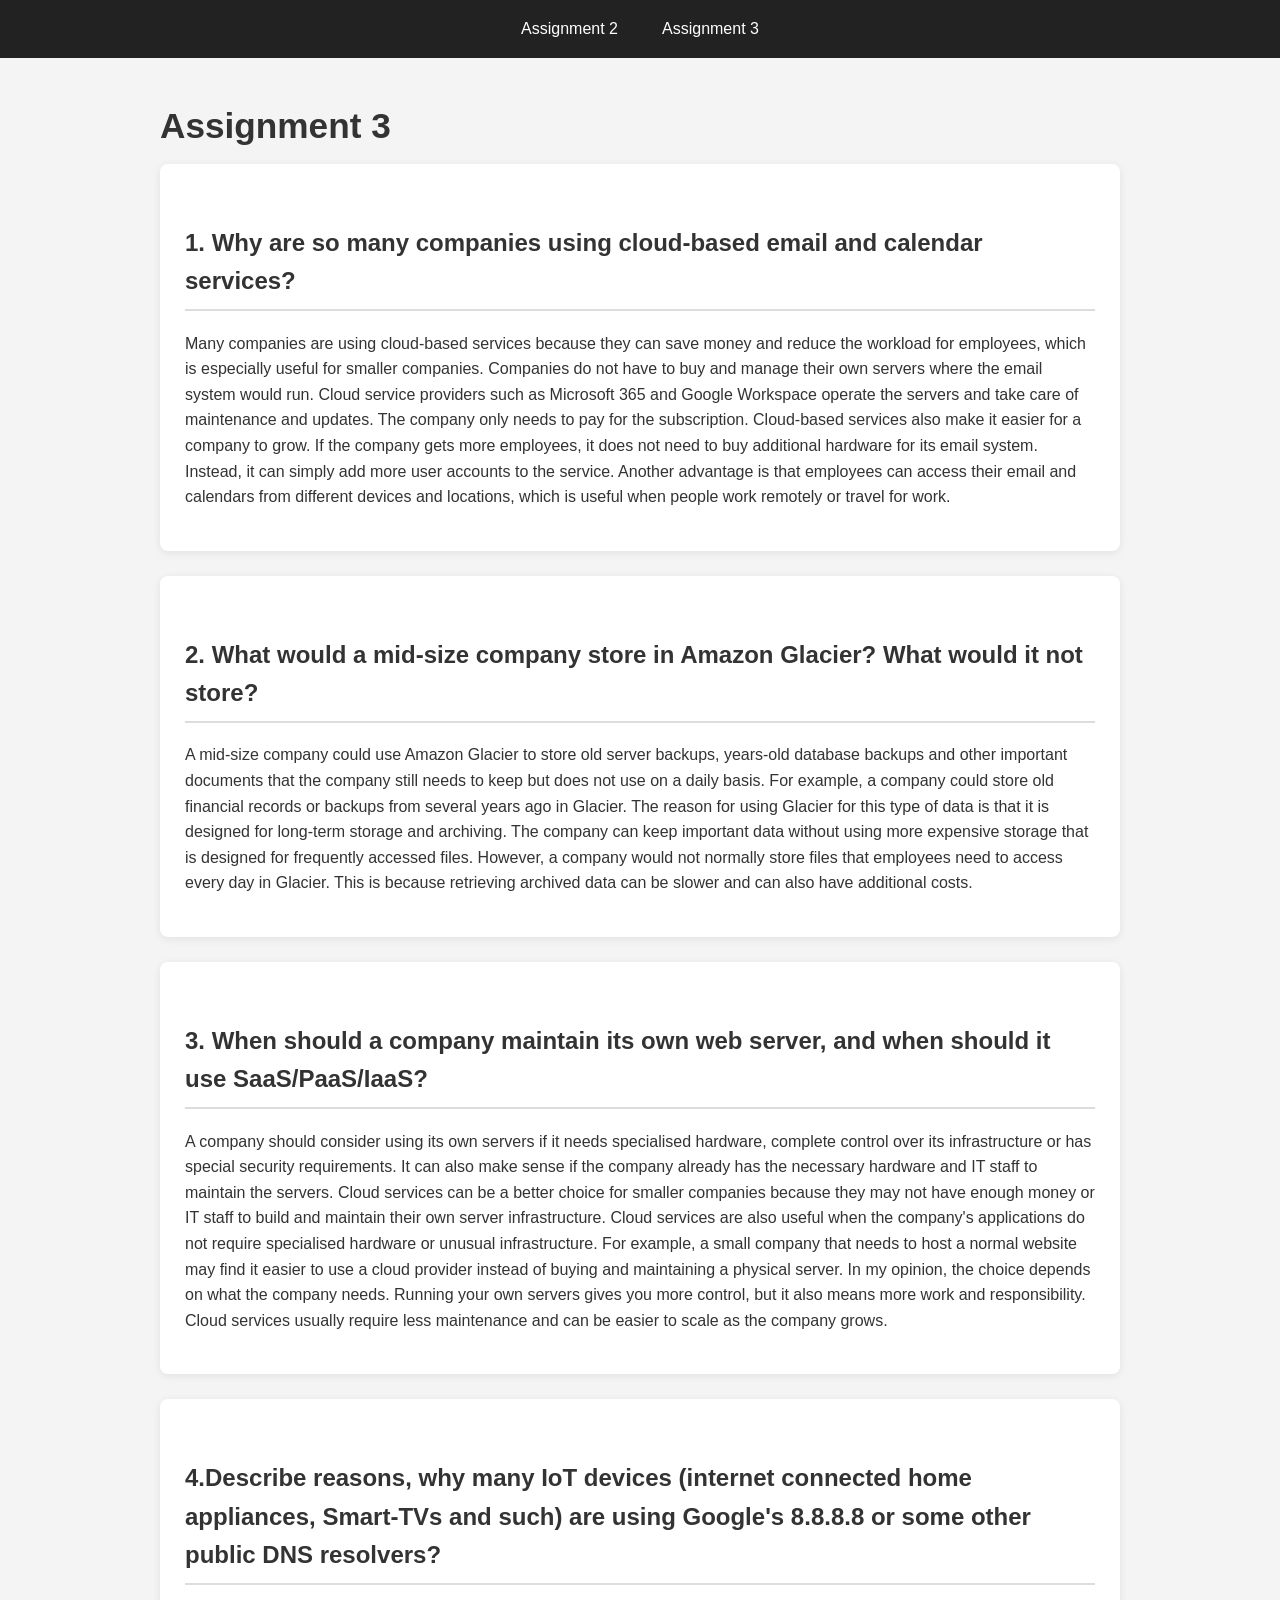
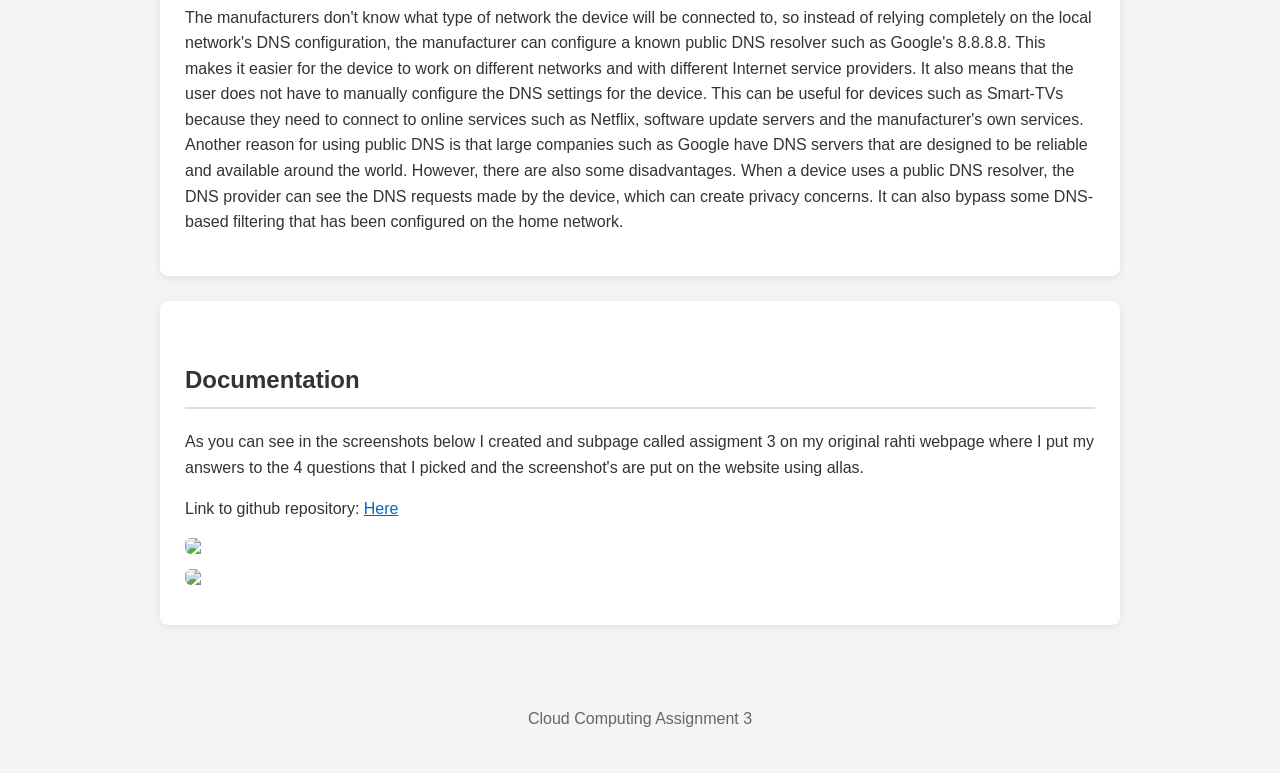
==== assignments/assignment3.html @ 7daa1166 "Fix Docker web root" ====
<!doctype html>
<html lang="en">
  <head>
    <meta charset="UTF-8" />
    <meta name="viewport" content="width=device-width, initial-scale=1.0" />

    <link rel="stylesheet" href="../style.css" />

    <title>Assignment 3</title>
  </head>

  <body>
    <!-- Navigation -->
    <nav>
      <a href="../index.html">Assignment 2</a>
      <a href="assignment3.html">Assignment 3</a>
    </nav>

    <!-- Main content -->
    <main>
      <h1>Assignment 3</h1>

      <section>
        <h2>
          1. Why are so many companies using cloud-based email and calendar
          services?
        </h2>

        <p>
          Many companies are using cloud-based services because they can save
          money and reduce the workload for employees, which is especially
          useful for smaller companies. Companies do not have to buy and manage
          their own servers where the email system would run. Cloud service
          providers such as Microsoft 365 and Google Workspace operate the
          servers and take care of maintenance and updates. The company only
          needs to pay for the subscription. Cloud-based services also make it
          easier for a company to grow. If the company gets more employees, it
          does not need to buy additional hardware for its email system.
          Instead, it can simply add more user accounts to the service. Another
          advantage is that employees can access their email and calendars from
          different devices and locations, which is useful when people work
          remotely or travel for work.
        </p>
      </section>

      <section>
        <h2>
          2. What would a mid-size company store in Amazon Glacier? What would
          it not store?
        </h2>

        <p>
          A mid-size company could use Amazon Glacier to store old server
          backups, years-old database backups and other important documents that
          the company still needs to keep but does not use on a daily basis. For
          example, a company could store old financial records or backups from
          several years ago in Glacier. The reason for using Glacier for this
          type of data is that it is designed for long-term storage and
          archiving. The company can keep important data without using more
          expensive storage that is designed for frequently accessed files.
          However, a company would not normally store files that employees need
          to access every day in Glacier. This is because retrieving archived
          data can be slower and can also have additional costs.
        </p>
      </section>

      <section>
        <h2>
          3. When should a company maintain its own web server, and when should
          it use SaaS/PaaS/IaaS?
        </h2>

        <p>
          A company should consider using its own servers if it needs
          specialised hardware, complete control over its infrastructure or has
          special security requirements. It can also make sense if the company
          already has the necessary hardware and IT staff to maintain the
          servers. Cloud services can be a better choice for smaller companies
          because they may not have enough money or IT staff to build and
          maintain their own server infrastructure. Cloud services are also
          useful when the company's applications do not require specialised
          hardware or unusual infrastructure. For example, a small company that
          needs to host a normal website may find it easier to use a cloud
          provider instead of buying and maintaining a physical server. In my
          opinion, the choice depends on what the company needs. Running your
          own servers gives you more control, but it also means more work and
          responsibility. Cloud services usually require less maintenance and
          can be easier to scale as the company grows.
        </p>
      </section>

      <!-- Question 4 -->
      <section>
        <h2>
          4.Describe reasons, why many IoT devices (internet connected home
          appliances, Smart-TVs and such) are using Google's 8.8.8.8 or some
          other public DNS resolvers?
        </h2>

        <p>
          The manufacturers don't know what type of network the device will be
          connected to, so instead of relying completely on the local network's
          DNS configuration, the manufacturer can configure a known public DNS
          resolver such as Google's 8.8.8.8. This makes it easier for the device
          to work on different networks and with different Internet service
          providers. It also means that the user does not have to manually
          configure the DNS settings for the device. This can be useful for
          devices such as Smart-TVs because they need to connect to online
          services such as Netflix, software update servers and the
          manufacturer's own services. Another reason for using public DNS is
          that large companies such as Google have DNS servers that are designed
          to be reliable and available around the world. However, there are also
          some disadvantages. When a device uses a public DNS resolver, the DNS
          provider can see the DNS requests made by the device, which can create
          privacy concerns. It can also bypass some DNS-based filtering that has
          been configured on the home network.
        </p>
      </section>
      <section>
        <h2>Documentation</h2>
        <p>
          As you can see in the screenshots below I created and subpage called
          assigment 3 on my original rahti webpage where I put my answers to the
          4 questions that I picked and the screenshot's are put on the website
          using allas.
        </p>
        <p>
          Link to github repository:
          <a href="https://github.com/TeresasDesign/cloudw2.git">Here</a>
        </p>
        <img src="https://a3s.fi/swift/v1/cloudservicesassigment/code.png" />
        <img src="https://a3s.fi/swift/v1/cloudservicesassigment/allas.png" />
      </section>
    </main>

    <footer>
      <p>Cloud Computing Assignment 3</p>
    </footer>
  </body>
</html>
---- style.css ----
* {
  box-sizing: border-box;
}

body {
  margin: 0;
  font-family: Arial, sans-serif;
  background-color: #f4f4f4;
  color: #333;
  line-height: 1.6;
}

/* Navigation bar */
nav {
  background-color: #222;
  padding: 0;
  display: flex;
  justify-content: center;
}

nav a {
  color: white;
  text-decoration: none;
  padding: 16px 22px;
  display: block;
  transition: background-color 0.2s;
}

nav a:hover {
  background-color: #444;
}

/* Main content */
main {
  max-width: 1000px;
  margin: 40px auto;
  padding: 0 20px;
}

/* Headings */
h1 {
  margin-bottom: 10px;
  font-size: 2.2rem;
}

h2 {
  margin-top: 35px;
  border-bottom: 2px solid #ddd;
  padding-bottom: 8px;
}

/* Content sections */
section {
  background-color: white;
  padding: 25px;
  margin-bottom: 25px;
  border-radius: 8px;
  box-shadow: 0 2px 8px rgba(0, 0, 0, 0.08);
}

/* Images / screenshots */
img {
  max-width: 100%;
  height: auto;
  display: block;
  margin: 15px auto;
  border-radius: 6px;
}

/* Links inside the page */
main a {
  color: #0066cc;
}

main a:hover {
  text-decoration: underline;
}

/* Code / commands */
code {
  background-color: #eee;
  padding: 3px 6px;
  border-radius: 4px;
}

pre {
  background-color: #222;
  color: white;
  padding: 15px;
  border-radius: 6px;
  overflow-x: auto;
}

/* Footer */
footer {
  text-align: center;
  padding: 25px;
  color: #666;
}

/* Mobile phones */
@media (max-width: 600px) {
  nav {
    flex-direction: column;
    text-align: center;
  }

  nav a {
    padding: 12px;
  }

  main {
    margin: 20px auto;
  }

  section {
    padding: 18px;
  }

  h1 {
    font-size: 1.8rem;
  }
}
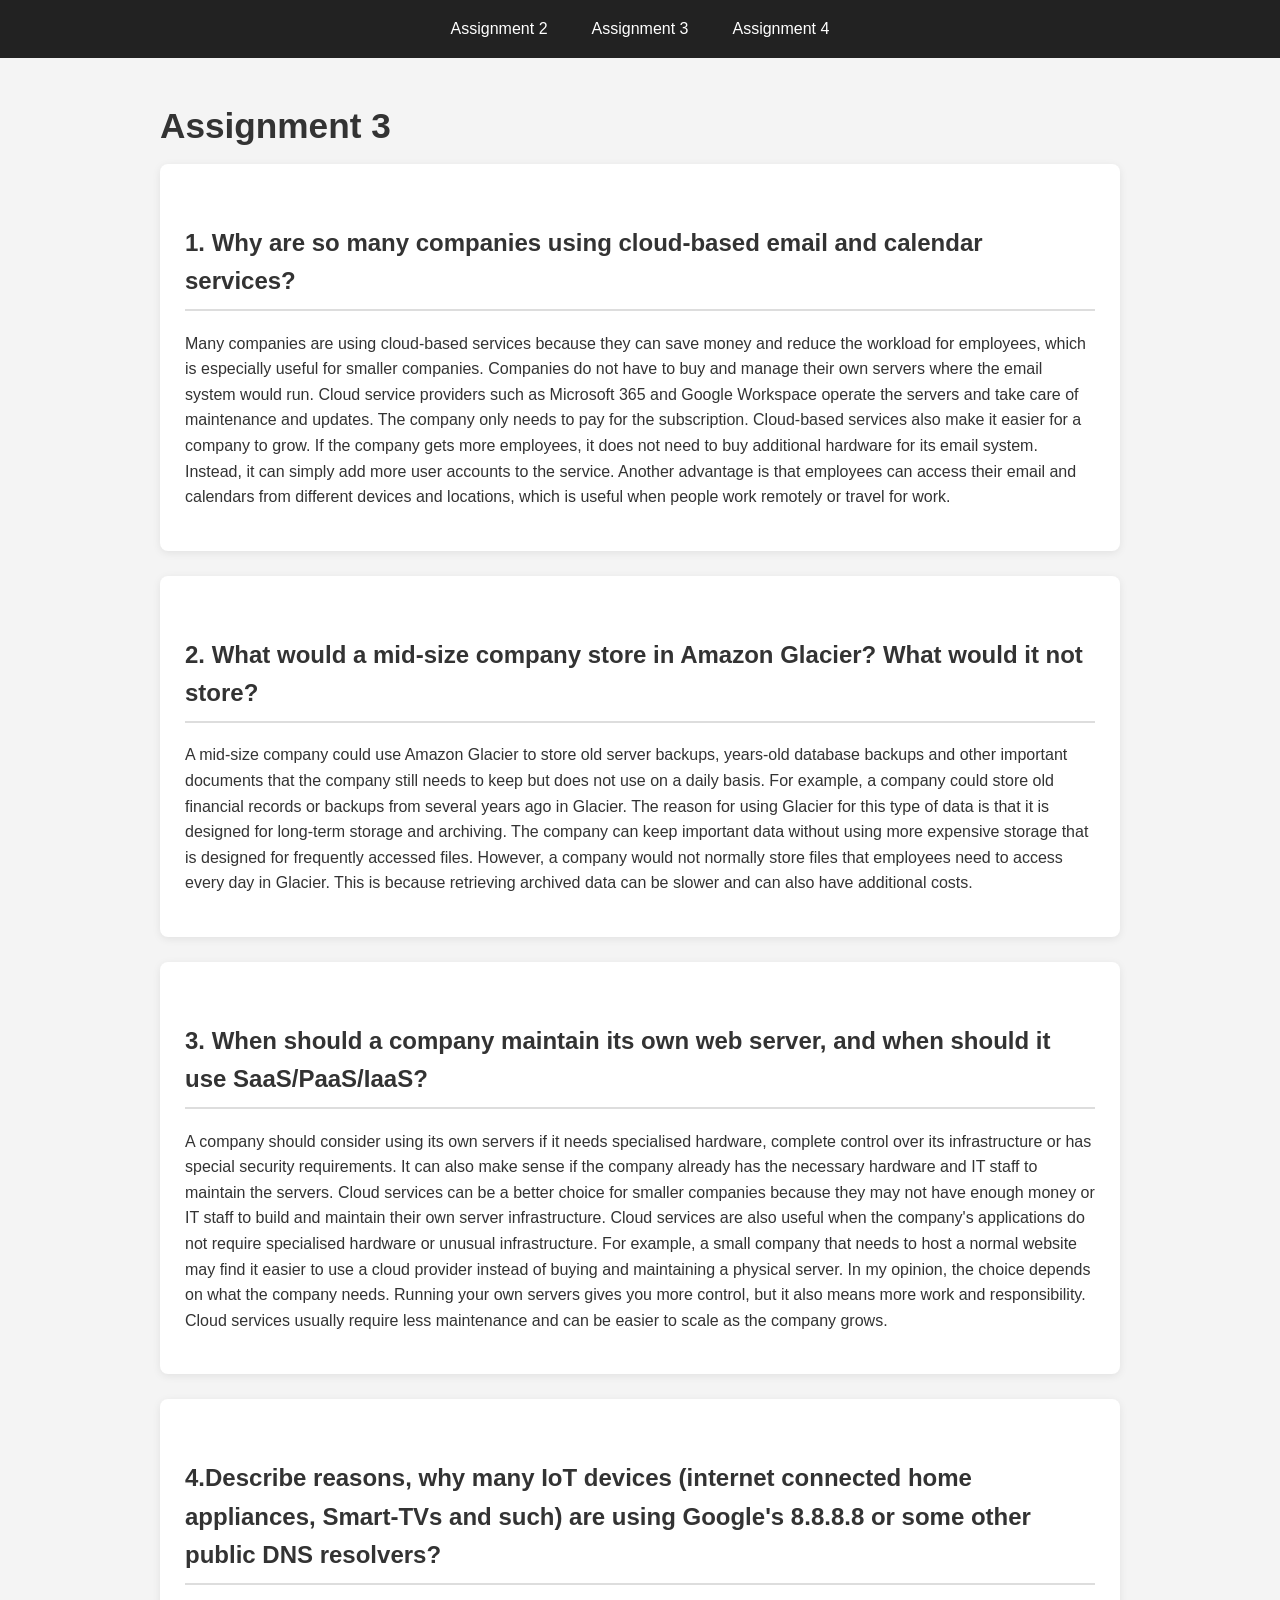
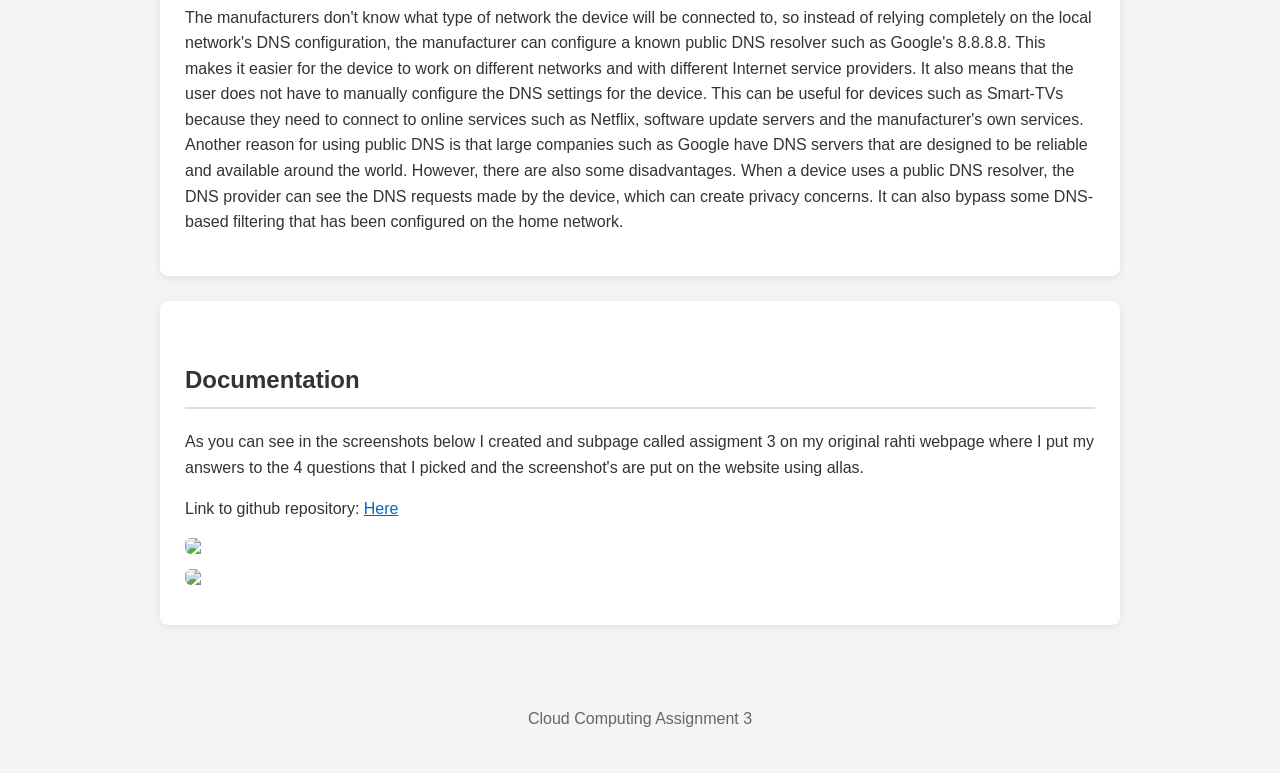
==== commit 2920f83a: "Add assignment 4 frontend" ====
--- a/assignments/assignment3.html
+++ b/assignments/assignment3.html
@@ -14,6 +14,7 @@
     <nav>
       <a href="../index.html">Assignment 2</a>
       <a href="assignment3.html">Assignment 3</a>
+      <a href="assignments/assignment4.html">Assignment 4</a>
     </nav>
 
     <!-- Main content -->
